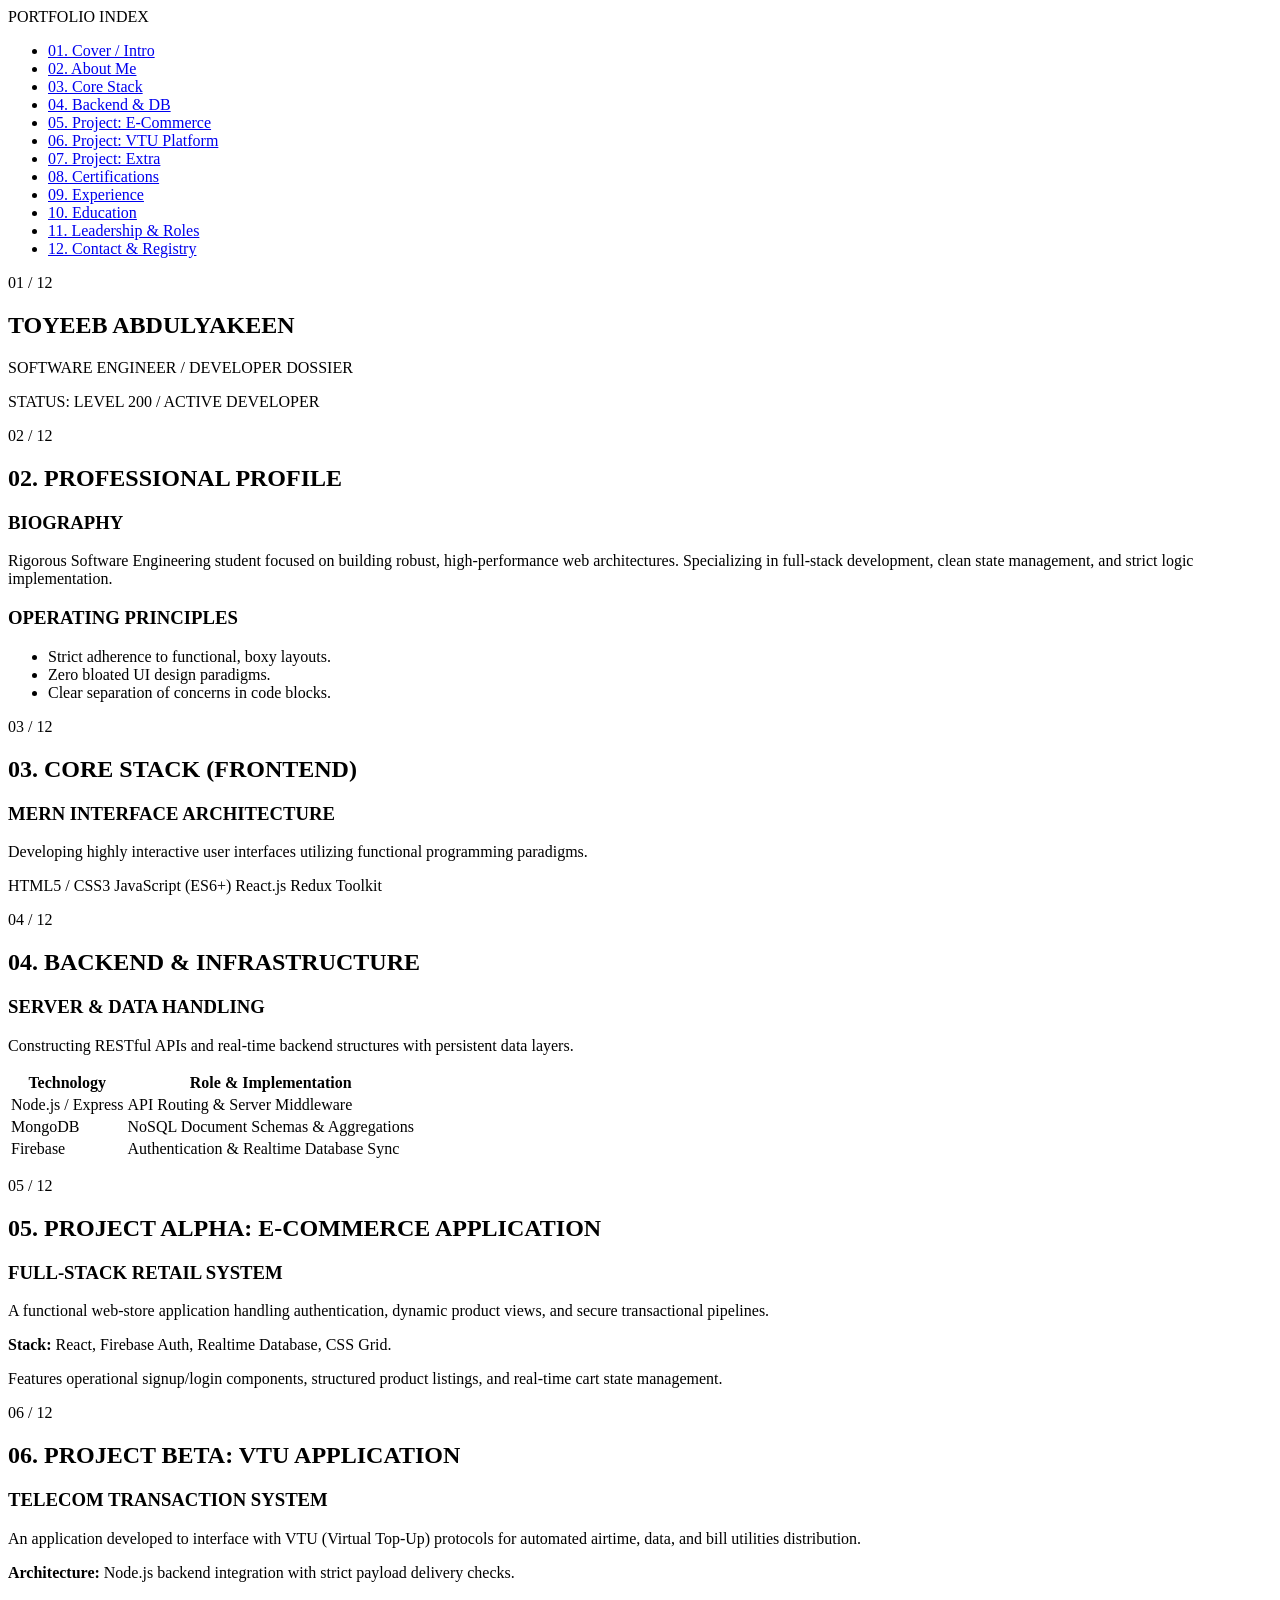
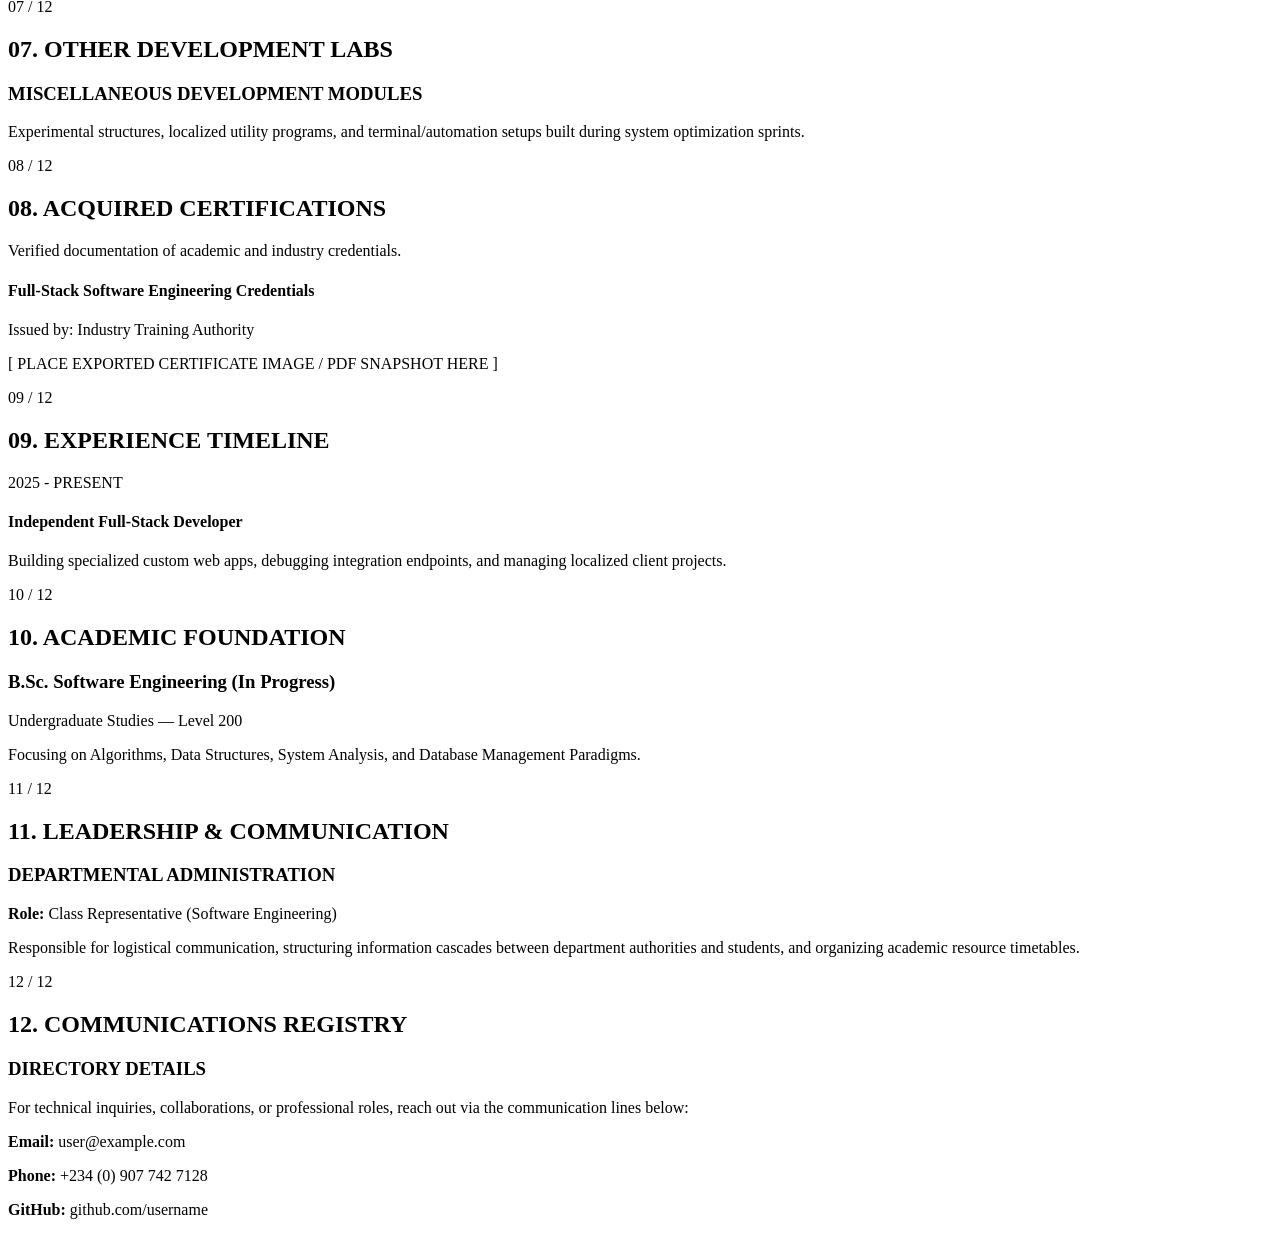
==== portfolio.html @ 9d0d3d27 "Add files via upload" ====
<!DOCTYPE html>
<html lang="en">
<head>
    <meta charset="UTF-8">
    <meta name="viewport" content="width=device-width, initial-scale=1.0">
    <title>Developer Portfolio</title>
    <link rel="stylesheet" href="style.css">
</head>
<body>

    <nav class="sidebar">
        <div class="nav-header">PORTFOLIO INDEX</div>
        <ul>
            <li><a href="#page1" class="active">01. Cover / Intro</a></li>
            <li><a href="#page2">02. About Me</a></li>
            <li><a href="#page3">03. Core Stack</a></li>
            <li><a href="#page4">04. Backend & DB</a></li>
            <li><a href="#page5">05. Project: E-Commerce</a></li>
            <li><a href="#page6">06. Project: VTU Platform</a></li>
            <li><a href="#page7">07. Project: Extra</a></li>
            <li><a href="#page8">08. Certifications</a></li>
            <li><a href="#page9">09. Experience</a></li>
            <li><a href="#page10">10. Education</a></li>
            <li><a href="#page11">11. Leadership & Roles</a></li>
            <li><a href="#page12">12. Contact & Registry</a></li>
        </ul>
    </nav>

    <main class="document-container">

        <section id="page1" class="page flex-center">
            <div class="boxy-card hero-card">
                <p class="page-number">01 / 12</p>
                <h1 class="main-title">TOYEEB ABDULYAKEEN</h1>
                <p class="subtitle">SOFTWARE ENGINEER / DEVELOPER DOSSIER</p>
                <div class="horizontal-line"></div>
                <p class="status-tag">STATUS: LEVEL 200 / ACTIVE DEVELOPER</p>
            </div>
        </section>

        <section id="page2" class="page">
            <p class="page-number">02 / 12</p>
            <h2>02. PROFESSIONAL PROFILE</h2>
            <div class="grid-2">
                <div class="boxy-card">
                    <h3>BIOGRAPHY</h3>
                    <p>Rigorous Software Engineering student focused on building robust, high-performance web architectures. Specializing in full-stack development, clean state management, and strict logic implementation.</p>
                </div>
                <div class="boxy-card">
                    <h3>OPERATING PRINCIPLES</h3>
                    <ul>
                        <li>Strict adherence to functional, boxy layouts.</li>
                        <li>Zero bloated UI design paradigms.</li>
                        <li>Clear separation of concerns in code blocks.</li>
                    </ul>
                </div>
            </div>
        </section>

        <section id="page3" class="page">
            <p class="page-number">03 / 12</p>
            <h2>03. CORE STACK (FRONTEND)</h2>
            <div class="boxy-card">
                <h3>MERN INTERFACE ARCHITECTURE</h3>
                <p>Developing highly interactive user interfaces utilizing functional programming paradigms.</p>
                <div class="tech-grid">
                    <span class="tech-tag">HTML5 / CSS3</span>
                    <span class="tech-tag">JavaScript (ES6+)</span>
                    <span class="tech-tag">React.js</span>
                    <span class="tech-tag">Redux Toolkit</span>
                </div>
            </div>
        </section>

        <section id="page4" class="page">
            <p class="page-number">04 / 12</p>
            <h2>04. BACKEND & INFRASTRUCTURE</h2>
            <div class="boxy-card">
                <h3>SERVER & DATA HANDLING</h3>
                <p>Constructing RESTful APIs and real-time backend structures with persistent data layers.</p>
                <table class="boxy-table">
                    <thead>
                        <tr>
                            <th>Technology</th>
                            <th>Role & Implementation</th>
                        </tr>
                    </thead>
                    <tbody>
                        <tr><td>Node.js / Express</td><td>API Routing & Server Middleware</td></tr>
                        <tr><td>MongoDB</td><td>NoSQL Document Schemas & Aggregations</td></tr>
                        <tr><td>Firebase</td><td>Authentication & Realtime Database Sync</td></tr>
                    </tbody>
                </table>
            </div>
        </section>

        <section id="page5" class="page">
            <p class="page-number">05 / 12</p>
            <h2>05. PROJECT ALPHA: E-COMMERCE APPLICATION</h2>
            <div class="boxy-card">
                <h3>FULL-STACK RETAIL SYSTEM</h3>
                <p>A functional web-store application handling authentication, dynamic product views, and secure transactional pipelines.</p>
                <div class="nested-box">
                    <strong>Stack:</strong> React, Firebase Auth, Realtime Database, CSS Grid.
                </div>
                <p>Features operational signup/login components, structured product listings, and real-time cart state management.</p>
            </div>
        </section>

        <section id="page6" class="page">
            <p class="page-number">06 / 12</p>
            <h2>06. PROJECT BETA: VTU APPLICATION</h2>
            <div class="boxy-card">
                <h3>TELECOM TRANSACTION SYSTEM</h3>
                <p>An application developed to interface with VTU (Virtual Top-Up) protocols for automated airtime, data, and bill utilities distribution.</p>
                <div class="nested-box">
                    <strong>Architecture:</strong> Node.js backend integration with strict payload delivery checks.
                </div>
            </div>
        </section>

        <section id="page7" class="page">
            <p class="page-number">07 / 12</p>
            <h2>07. OTHER DEVELOPMENT LABS</h2>
            <div class="boxy-card">
                <h3>MISCELLANEOUS DEVELOPMENT MODULES</h3>
                <p>Experimental structures, localized utility programs, and terminal/automation setups built during system optimization sprints.</p>
            </div>
        </section>

        <section id="page8" class="page">
            <p class="page-number">08 / 12</p>
            <h2>08. ACQUIRED CERTIFICATIONS</h2>
            <p class="section-desc">Verified documentation of academic and industry credentials.</p>
            
            <div class="cert-container">
                <div class="boxy-card cert-card">
                    <div class="cert-meta">
                        <h4>Full-Stack Software Engineering Credentials</h4>
                        <p>Issued by: Industry Training Authority</p>
                    </div>
                    <div class="cert-image-placeholder">
                        <span>[ PLACE EXPORTED CERTIFICATE IMAGE / PDF SNAPSHOT HERE ]</span>
                    </div>
                </div>
            </div>
        </section>

        <section id="page9" class="page">
            <p class="page-number">09 / 12</p>
            <h2>09. EXPERIENCE TIMELINE</h2>
            <div class="timeline">
                <div class="boxy-card timeline-item">
                    <span class="date">2025 - PRESENT</span>
                    <h4>Independent Full-Stack Developer</h4>
                    <p>Building specialized custom web apps, debugging integration endpoints, and managing localized client projects.</p>
                </div>
            </div>
        </section>

        <section id="page10" class="page">
            <p class="page-number">10 / 12</p>
            <h2>10. ACADEMIC FOUNDATION</h2>
            <div class="boxy-card">
                <h3>B.Sc. Software Engineering (In Progress)</h3>
                <p>Undergraduate Studies — Level 200</p>
                <p>Focusing on Algorithms, Data Structures, System Analysis, and Database Management Paradigms.</p>
            </div>
        </section>

        <section id="page11" class="page">
            <p class="page-number">11 / 12</p>
            <h2>11. LEADERSHIP & COMMUNICATION</h2>
            <div class="boxy-card">
                <h3>DEPARTMENTAL ADMINISTRATION</h3>
                <p><strong>Role:</strong> Class Representative (Software Engineering)</p>
                <p>Responsible for logistical communication, structuring information cascades between department authorities and students, and organizing academic resource timetables.</p>
            </div>
        </section>

        <section id="page12" class="page">
            <p class="page-number">12 / 12</p>
            <h2>12. COMMUNICATIONS REGISTRY</h2>
            <div class="boxy-card">
                <h3>DIRECTORY DETAILS</h3>
                <p>For technical inquiries, collaborations, or professional roles, reach out via the communication lines below:</p>
                
                <div class="contact-details">
                    <p><strong>Email:</strong> user@example.com</p>
                    <p><strong>Phone:</strong> +234 (0) 907 742 7128</p>
                    <p><strong>GitHub:</strong> github.com/username</p>
                </div>
            </div>
        </section>

    </main>

    <script src="script.js"></script>
</body>
</html>
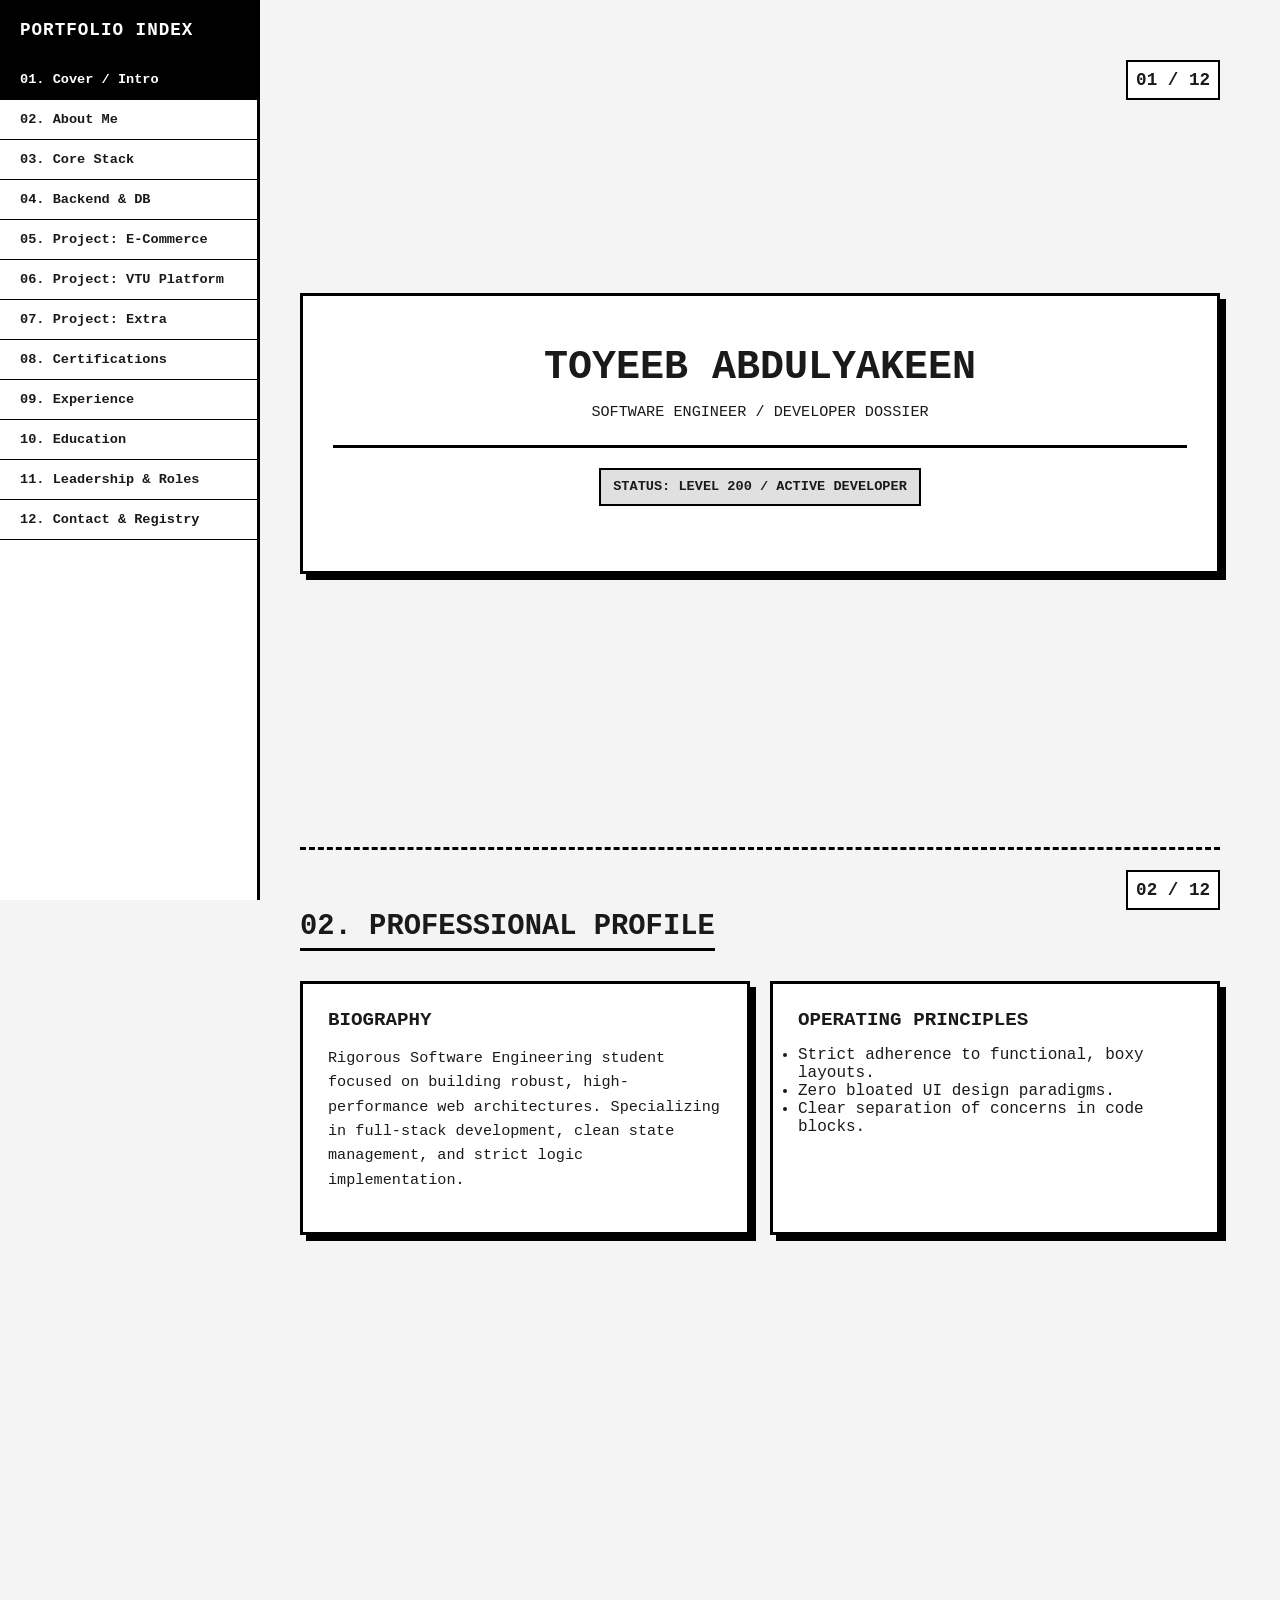
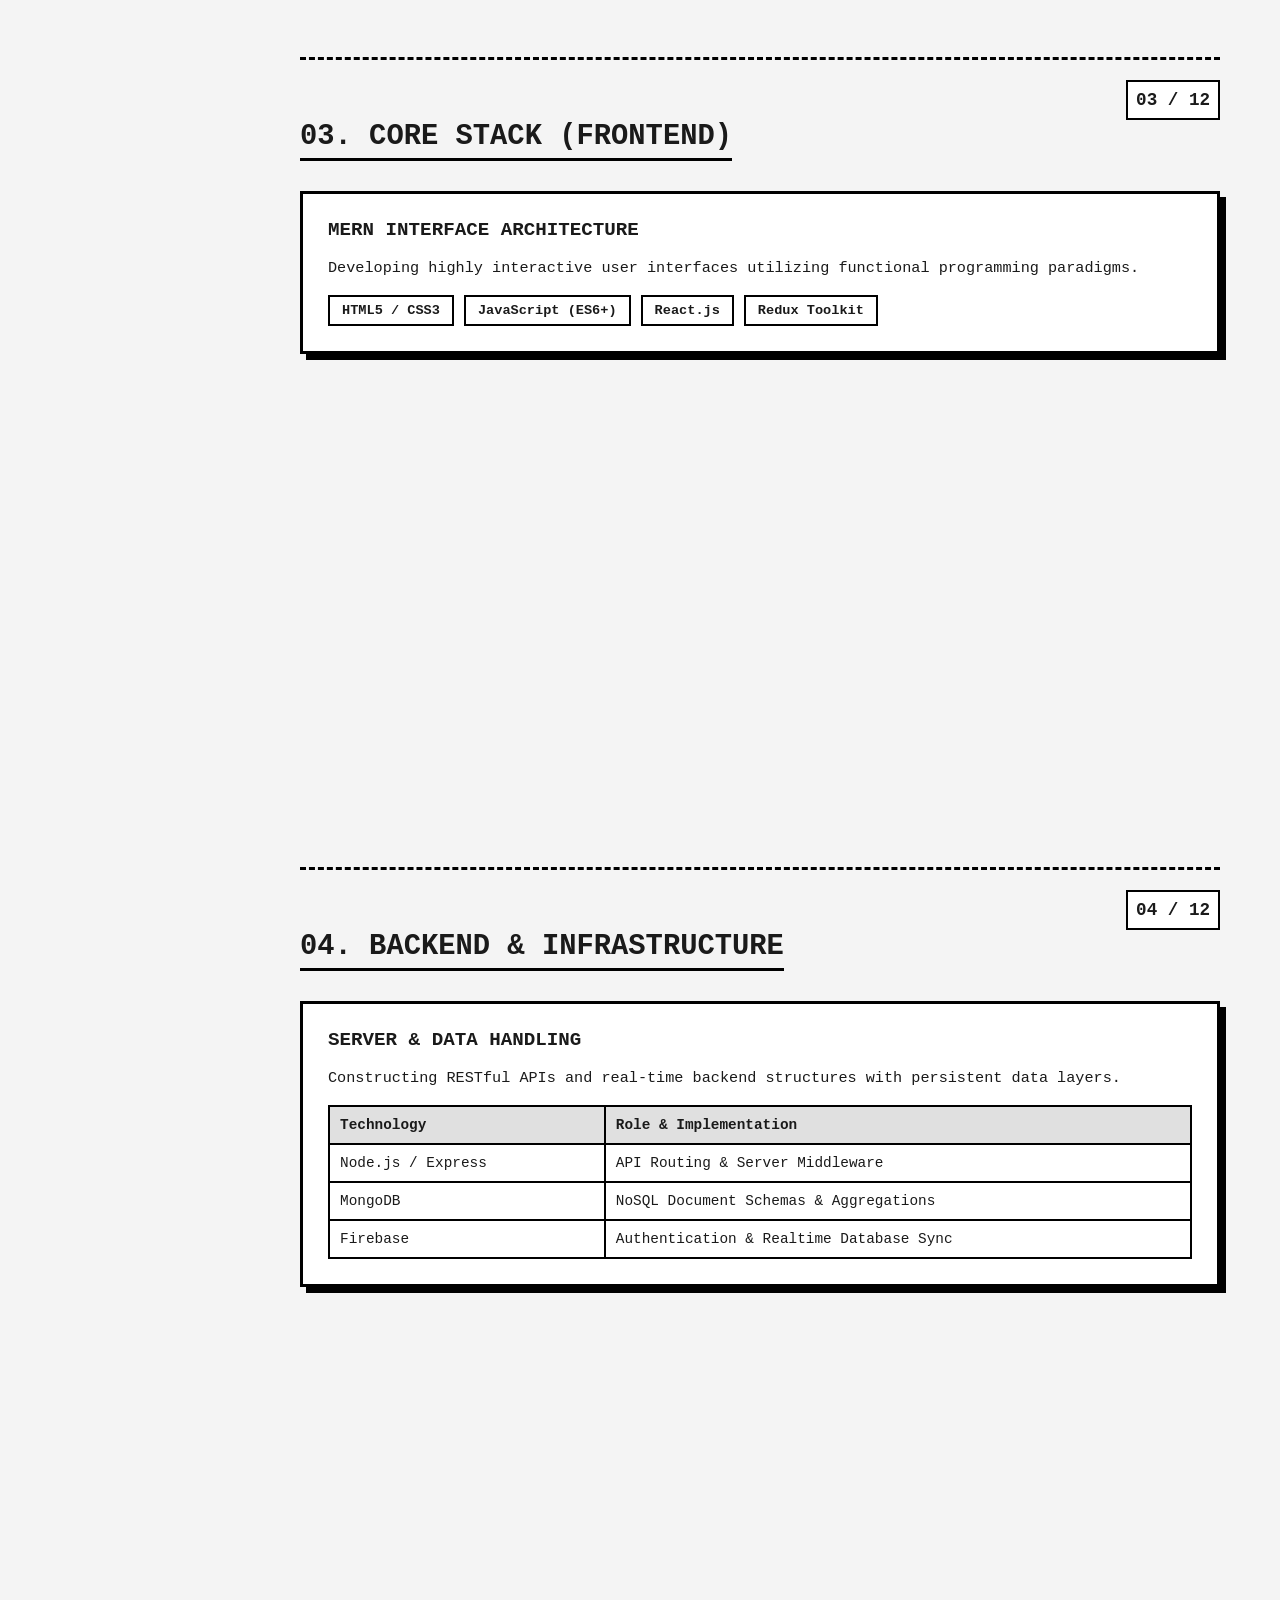
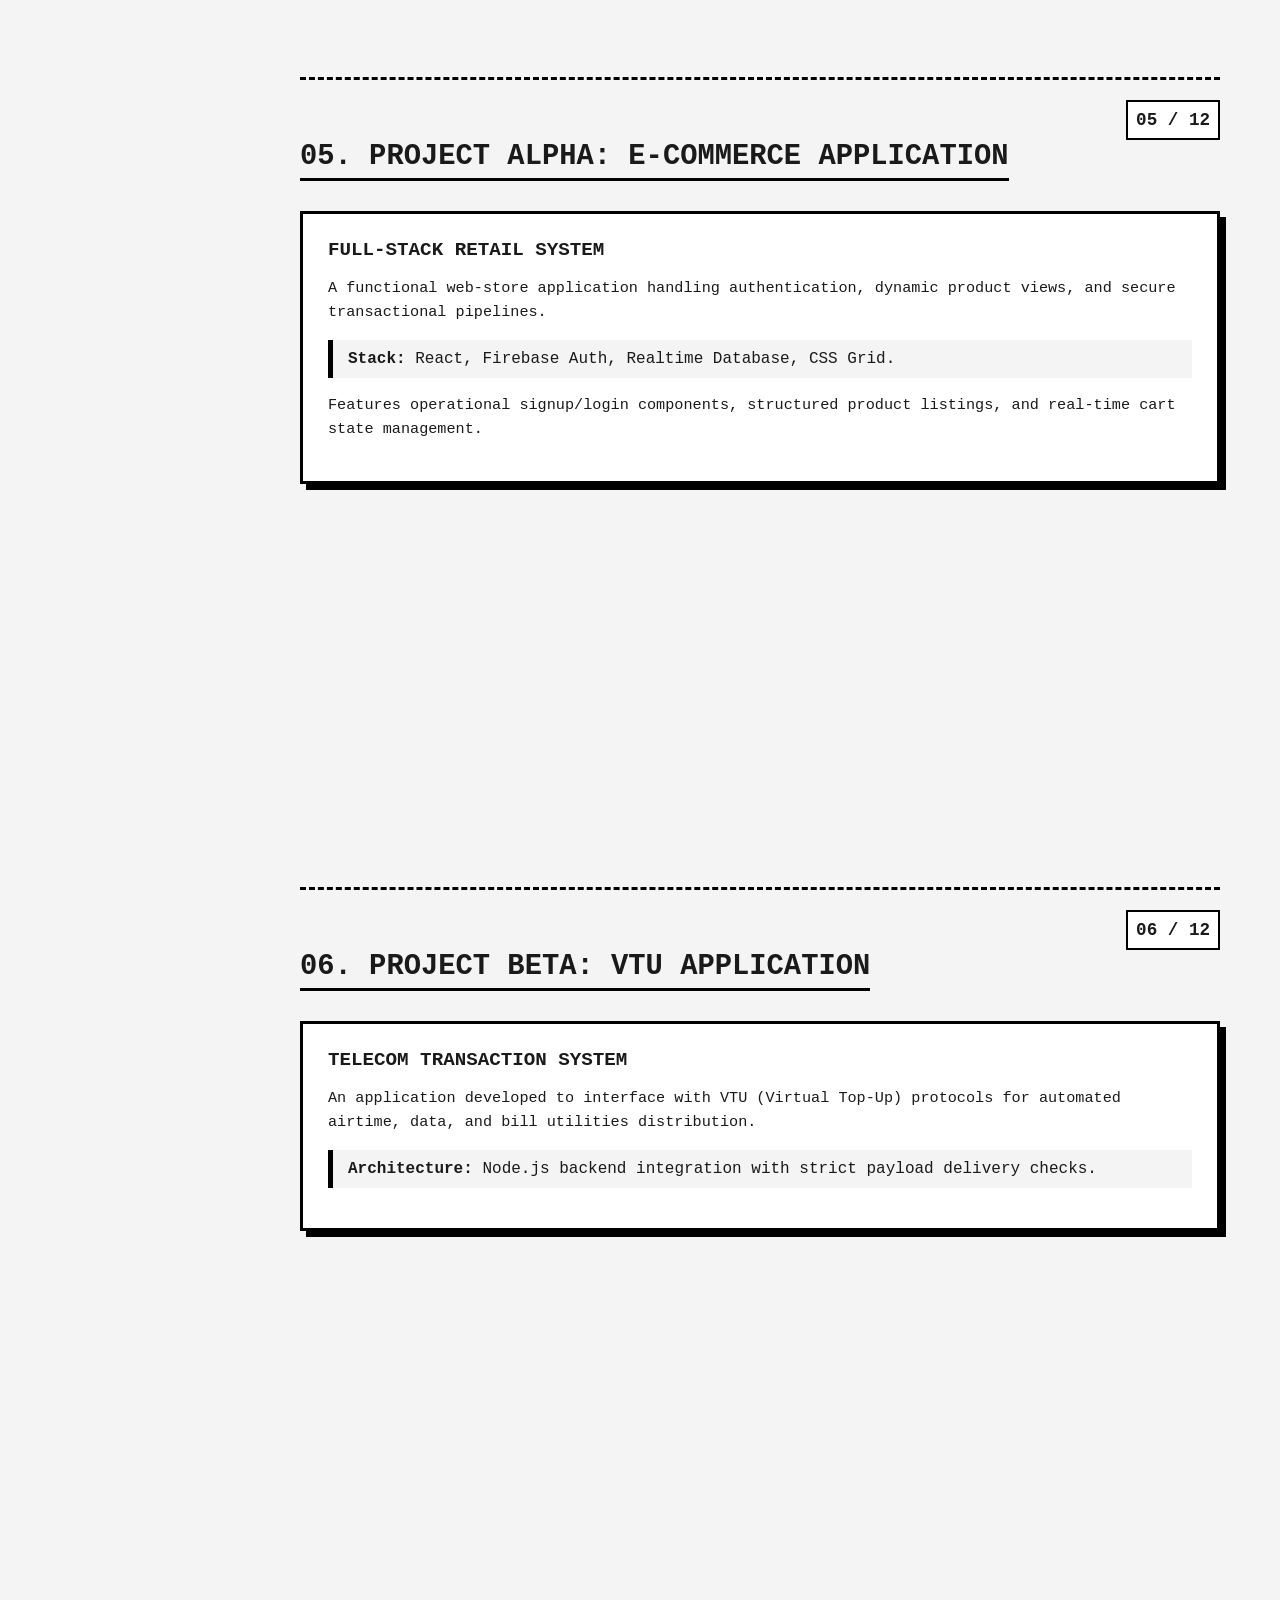
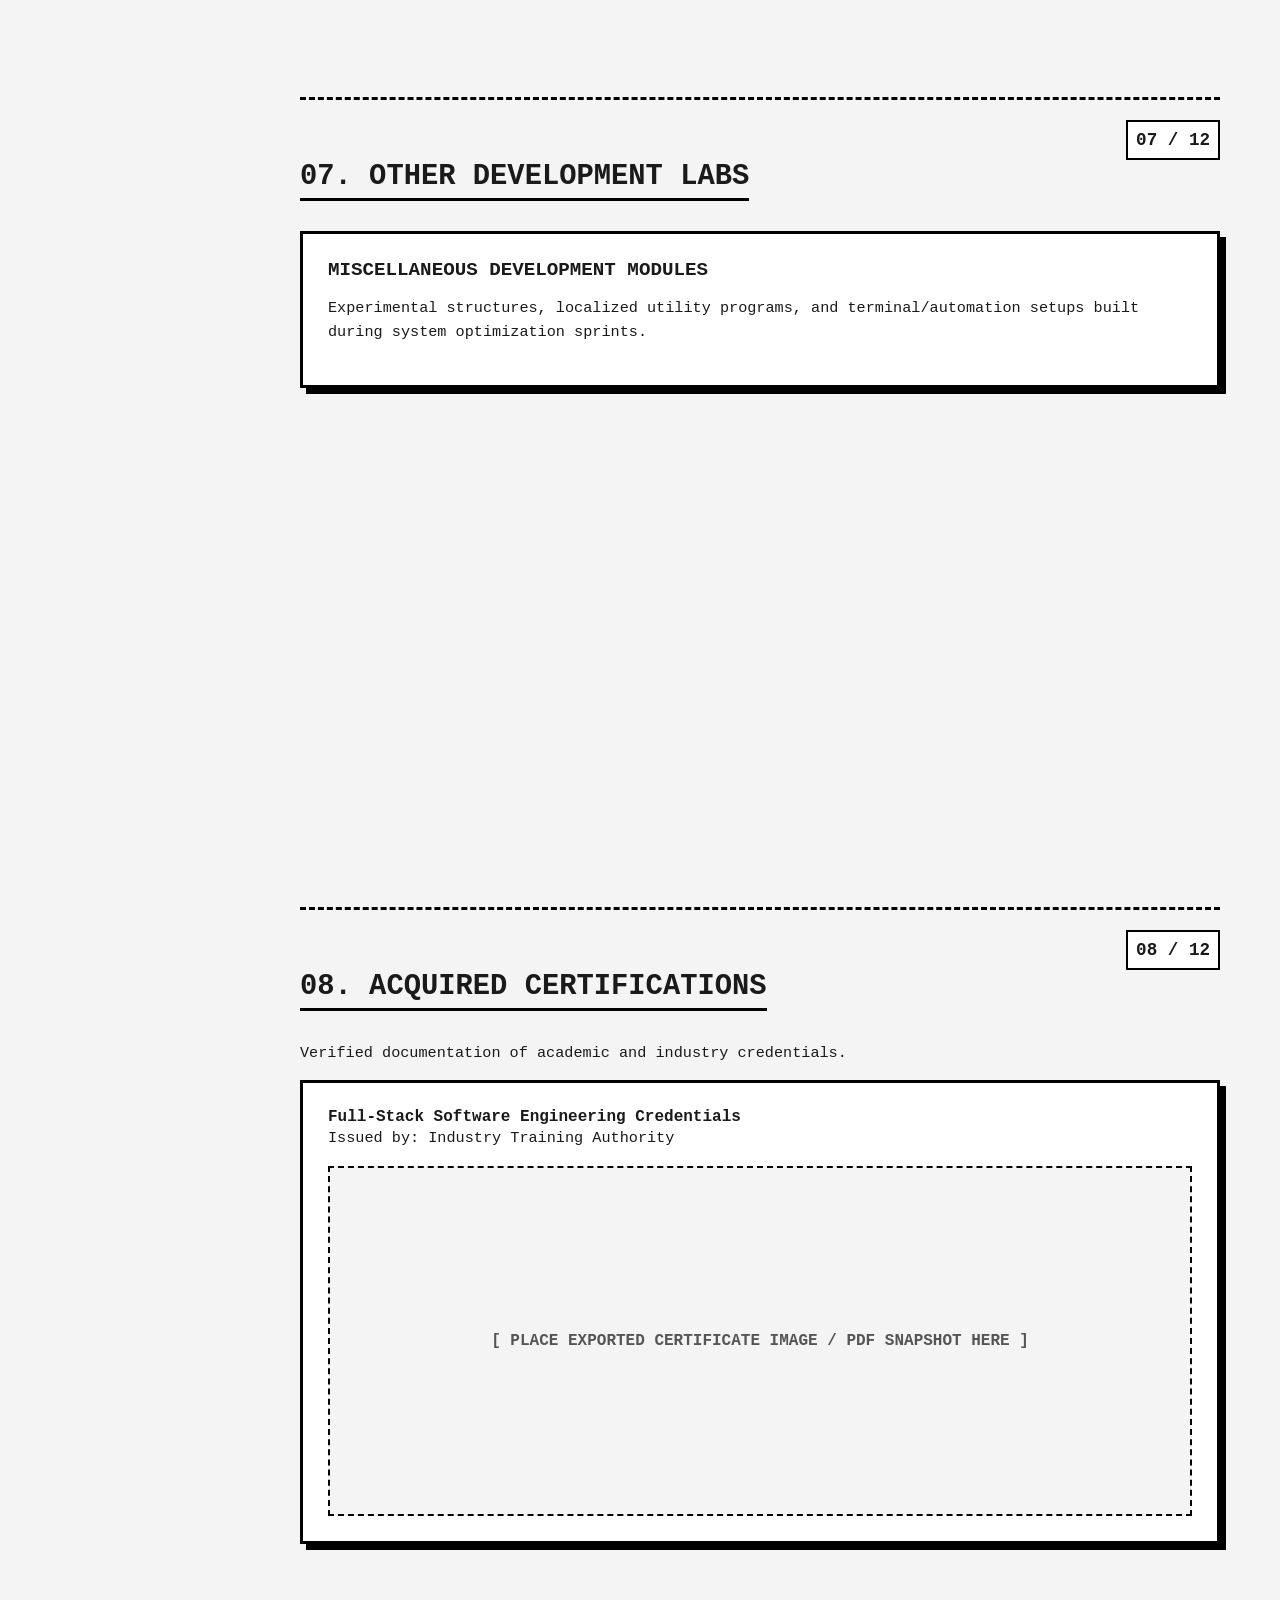
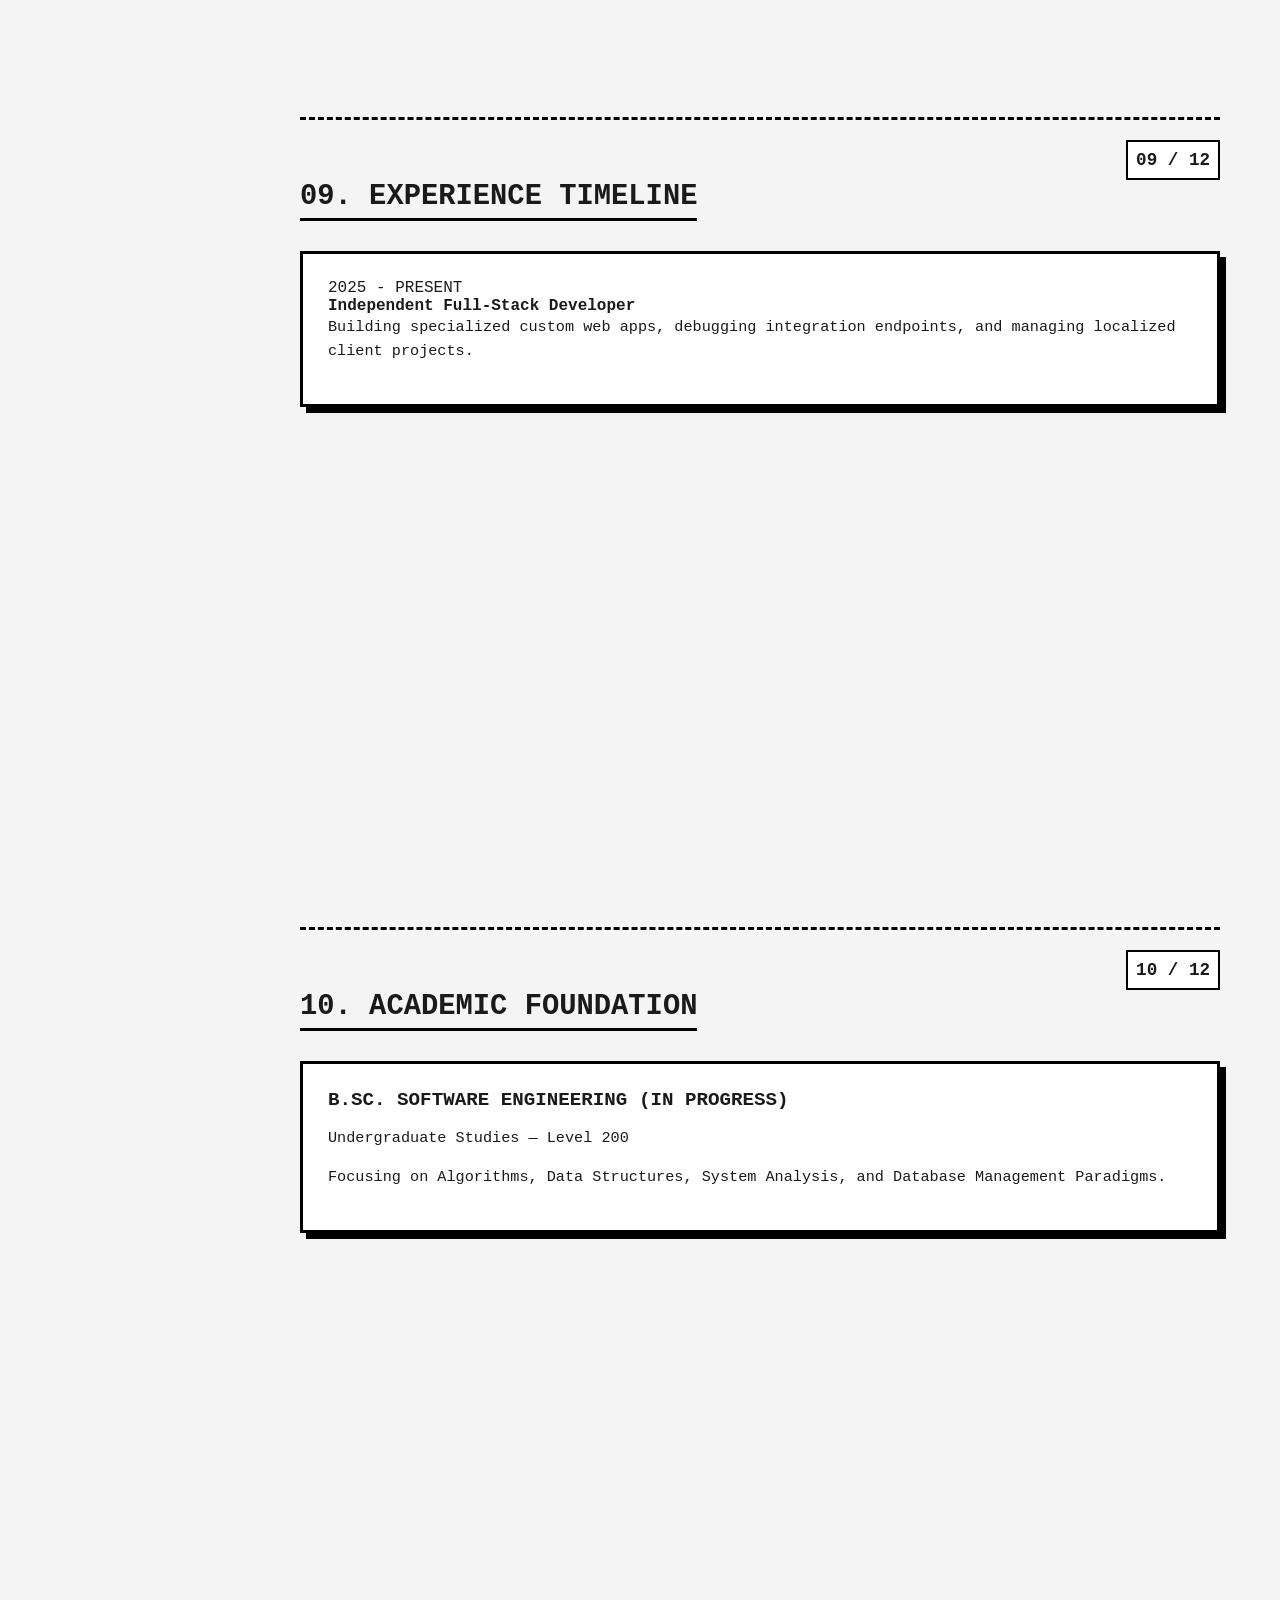
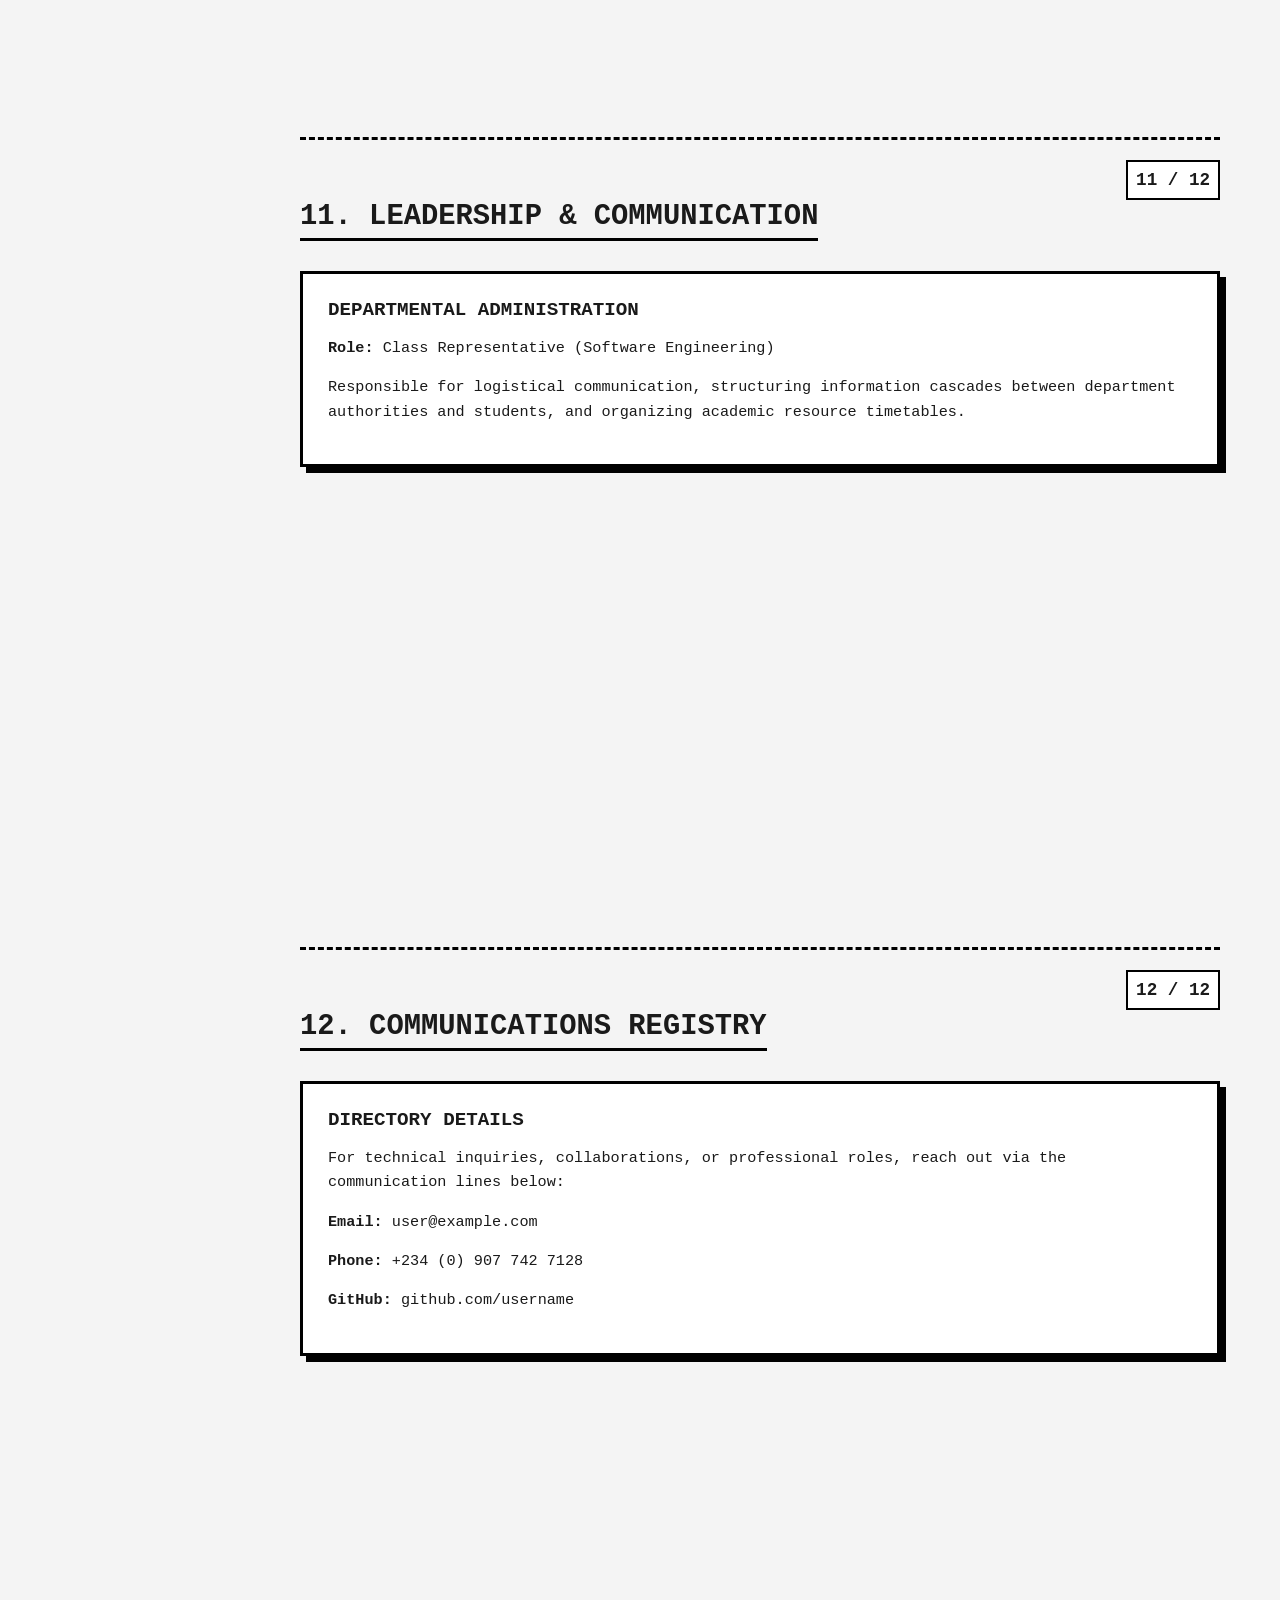
==== commit a1400a74: "Update portfolio.html" ====
--- a/portfolio.html
+++ b/portfolio.html
@@ -4,7 +4,7 @@
     <meta charset="UTF-8">
     <meta name="viewport" content="width=device-width, initial-scale=1.0">
     <title>Developer Portfolio</title>
-    <link rel="stylesheet" href="style.css">
+    <link rel="stylesheet" href="portfolio.css">
 </head>
 <body>
 
@@ -195,6 +195,6 @@
 
     </main>
 
-    <script src="script.js"></script>
+    <script src="portfolio.js"></script>
 </body>
 </html>
--- a/portfolio.css
+++ b/portfolio.css
@@ -0,0 +1,256 @@
+/* --- BRUTALIST & BOXY DESIGN SCHEME --- */
+:root {
+    --bg-color: #f4f4f4;
+    --text-color: #1a1a1a;
+    --border-color: #000000;
+    --accent-color: #e0e0e0;
+    --sidebar-width: 260px;
+    --border-thick: 3px;
+}
+
+* {
+    box-sizing: border-box;
+    margin: 0;
+    padding: 0;
+    font-family: 'Courier New', Courier, monospace, sans-serif;
+    border-radius: 0 !important; /* Forces strict box shapes everywhere */
+}
+
+html {
+    scroll-behavior: smooth;
+    background-color: var(--bg-color);
+    color: var(--text-color);
+}
+
+body {
+    display: flex;
+}
+
+/* --- SIDEBAR NAV --- */
+.sidebar {
+    position: fixed;
+    top: 0;
+    left: 0;
+    width: var(--sidebar-width);
+    height: 100vh;
+    background-color: #ffffff;
+    border-right: var(--border-thick) solid var(--border-color);
+    display: flex;
+    flex-direction: column;
+    z-index: 100;
+}
+
+.nav-header {
+    padding: 20px;
+    font-weight: bold;
+    background-color: var(--border-color);
+    color: #ffffff;
+    font-size: 1.1rem;
+    letter-spacing: 1px;
+}
+
+.sidebar ul {
+    list-style: none;
+    overflow-y: auto;
+}
+
+.sidebar li a {
+    display: block;
+    padding: 12px 20px;
+    color: var(--text-color);
+    text-decoration: none;
+    font-size: 0.85rem;
+    font-weight: bold;
+    border-bottom: 1px solid var(--border-color);
+}
+
+.sidebar li a:hover,
+.sidebar li a.active {
+    background-color: var(--border-color);
+    color: #ffffff;
+}
+
+/* --- MAIN DOCUMENT SYSTEM --- */
+.document-container {
+    margin-left: var(--sidebar-width);
+    width: calc(100% - var(--sidebar-width));
+    padding: 40px;
+    max-width: 1000px;
+}
+
+/* Individual Pages */
+.page {
+    min-height: 90vh;
+    padding: 60px 0;
+    border-bottom: var(--border-thick) dashed var(--border-color);
+    position: relative;
+}
+
+.page:last-child {
+    border-bottom: none;
+}
+
+.page-number {
+    position: absolute;
+    top: 20px;
+    right: 0;
+    font-weight: bold;
+    font-size: 1.1rem;
+    border: 2px solid var(--border-color);
+    padding: 4px 8px;
+    background-color: #ffffff;
+}
+
+.flex-center {
+    display: flex;
+    align-items: center;
+    justify-content: center;
+}
+
+/* Typography */
+h1.main-title {
+    font-size: 2.5rem;
+    line-height: 1.1;
+    margin-bottom: 10px;
+}
+
+h2 {
+    font-size: 1.8rem;
+    margin-bottom: 30px;
+    text-transform: uppercase;
+    display: inline-block;
+    border-bottom: var(--border-thick) solid var(--border-color);
+    padding-bottom: 5px;
+}
+
+h3 {
+    font-size: 1.2rem;
+    margin-bottom: 15px;
+    text-transform: uppercase;
+}
+
+p {
+    line-height: 1.6;
+    margin-bottom: 15px;
+    font-size: 0.95rem;
+}
+
+/* --- REUSABLE BOXY CARDS --- */
+.boxy-card {
+    background: #ffffff;
+    border: var(--border-thick) solid var(--border-color);
+    padding: 25px;
+    margin-bottom: 20px;
+    box-shadow: 6px 6px 0px var(--border-color); /* Flat Hard Shadow instead of Blur */
+}
+
+.hero-card {
+    text-align: center;
+    width: 100%;
+    padding: 50px 30px;
+}
+
+.horizontal-line {
+    height: var(--border-thick);
+    background-color: var(--border-color);
+    margin: 20px 0;
+}
+
+.status-tag {
+    display: inline-block;
+    background-color: var(--accent-color);
+    padding: 6px 12px;
+    font-weight: bold;
+    font-size: 0.85rem;
+    border: 2px solid var(--border-color);
+}
+
+/* Layout Utilities */
+.grid-2 {
+    display: grid;
+    grid-template-columns: 1fr 1fr;
+    gap: 20px;
+}
+
+/* Tech Tags */
+.tech-grid {
+    display: flex;
+    flex-wrap: wrap;
+    gap: 10px;
+    margin-top: 15px;
+}
+
+.tech-tag {
+    background-color: #ffffff;
+    border: 2px solid var(--border-color);
+    padding: 6px 12px;
+    font-size: 0.85rem;
+    font-weight: bold;
+}
+
+/* Tables */
+.boxy-table {
+    width: 100%;
+    border-collapse: collapse;
+    margin-top: 15px;
+}
+
+.boxy-table th, .boxy-table td {
+    border: 2px solid var(--border-color);
+    padding: 10px;
+    text-align: left;
+    font-size: 0.9rem;
+}
+
+.boxy-table th {
+    background-color: var(--accent-color);
+}
+
+.nested-box {
+    border-left: 5px solid var(--border-color);
+    background-color: var(--bg-color);
+    padding: 10px 15px;
+    margin: 15px 0;
+}
+
+/* --- CERTIFICATION PAGE TARGET --- */
+.cert-card {
+    background: #ffffff;
+}
+
+.cert-image-placeholder {
+    width: 100%;
+    min-height: 350px;
+    border: 2px dashed var(--border-color);
+    background-color: var(--bg-color);
+    display: flex;
+    align-items: center;
+    justify-content: center;
+    margin-top: 15px;
+    padding: 20px;
+    text-align: center;
+    font-weight: bold;
+    color: #555;
+}
+
+/* Responsive adjustments */
+@media (max-width: 768px) {
+    body {
+        flex-direction: column;
+    }
+    .sidebar {
+        position: relative;
+        width: 100%;
+        height: auto;
+        border-right: none;
+        border-bottom: var(--border-thick) solid var(--border-color);
+    }
+    .document-container {
+        margin-left: 0;
+        width: 100%;
+        padding: 15px;
+    }
+    .grid-2 {
+        grid-template-columns: 1fr;
+    }
+}
